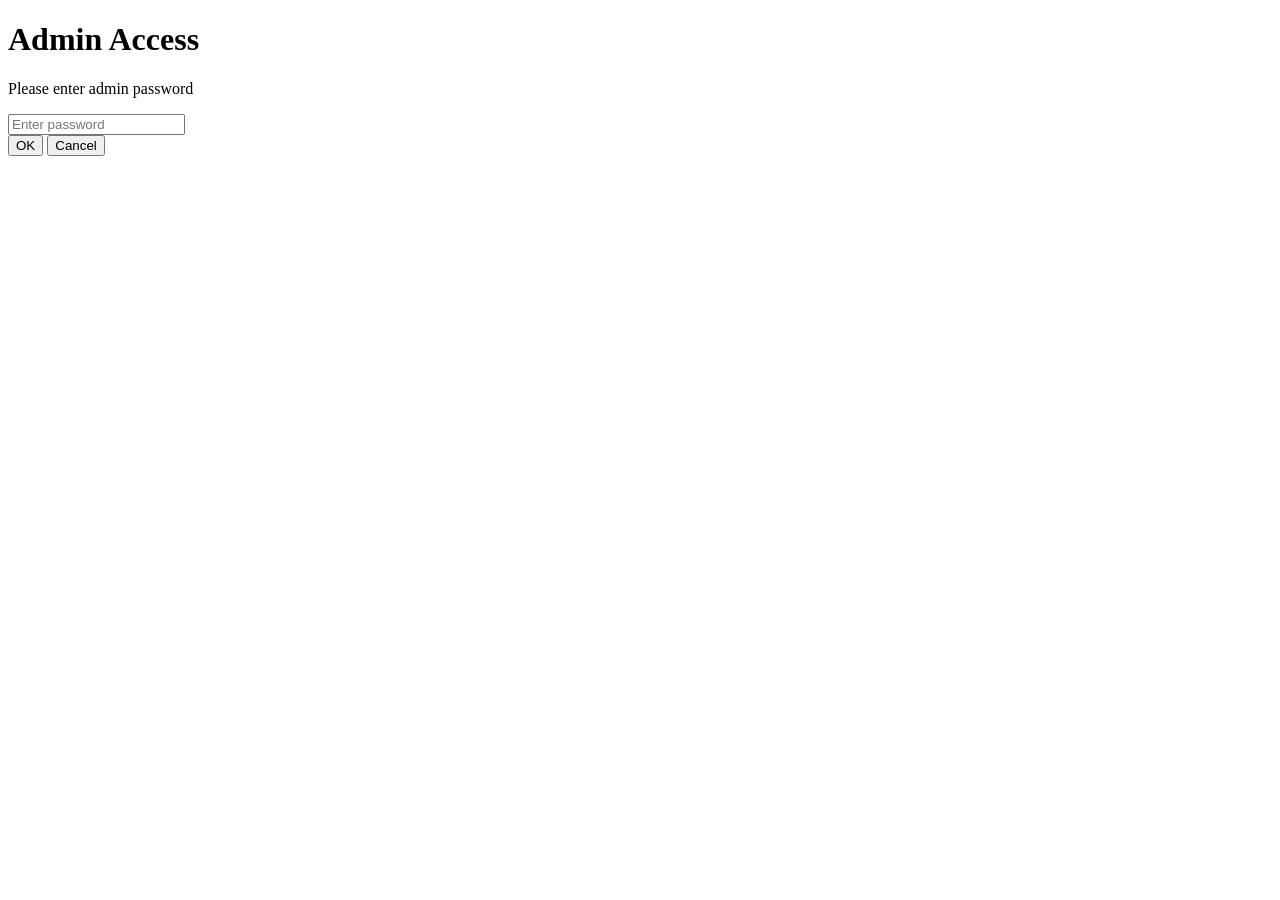
==== admin.html @ c406b3ad "Add files via upload" ====
<!DOCTYPE html>
<html lang="en">
<head>
<meta charset="UTF-8">
<meta name="viewport" content="width=device-width, initial-scale=1.0">
<title>Admin Access</title>

<link rel="stylesheet" href="css/admin.css">
</head>
<body>

<!-- Admin Access Popup -->
<div class="popup">

    <h1>Admin Access</h1>

    <p>Please enter admin password</p>

    <div class="input-box">
        <input type="password" id="adminPassword" placeholder="Enter password" autocomplete="off">
    </div>

    <div class="buttons">
        <!-- OK: correct password opens the dashboard -->
        <button type="button" class="btn ok-btn" id="okBtn">OK</button>
        <!-- Cancel: signs out and returns to Home -->
        <button type="button" class="btn cancel-btn" id="cancelBtn">Cancel</button>
    </div>

    <div class="success" id="message"></div>

</div>

<script src="js/config.js"></script>
<script src="js/auth.js"></script>
<script src="js/admin.js"></script>
</body>
</html>
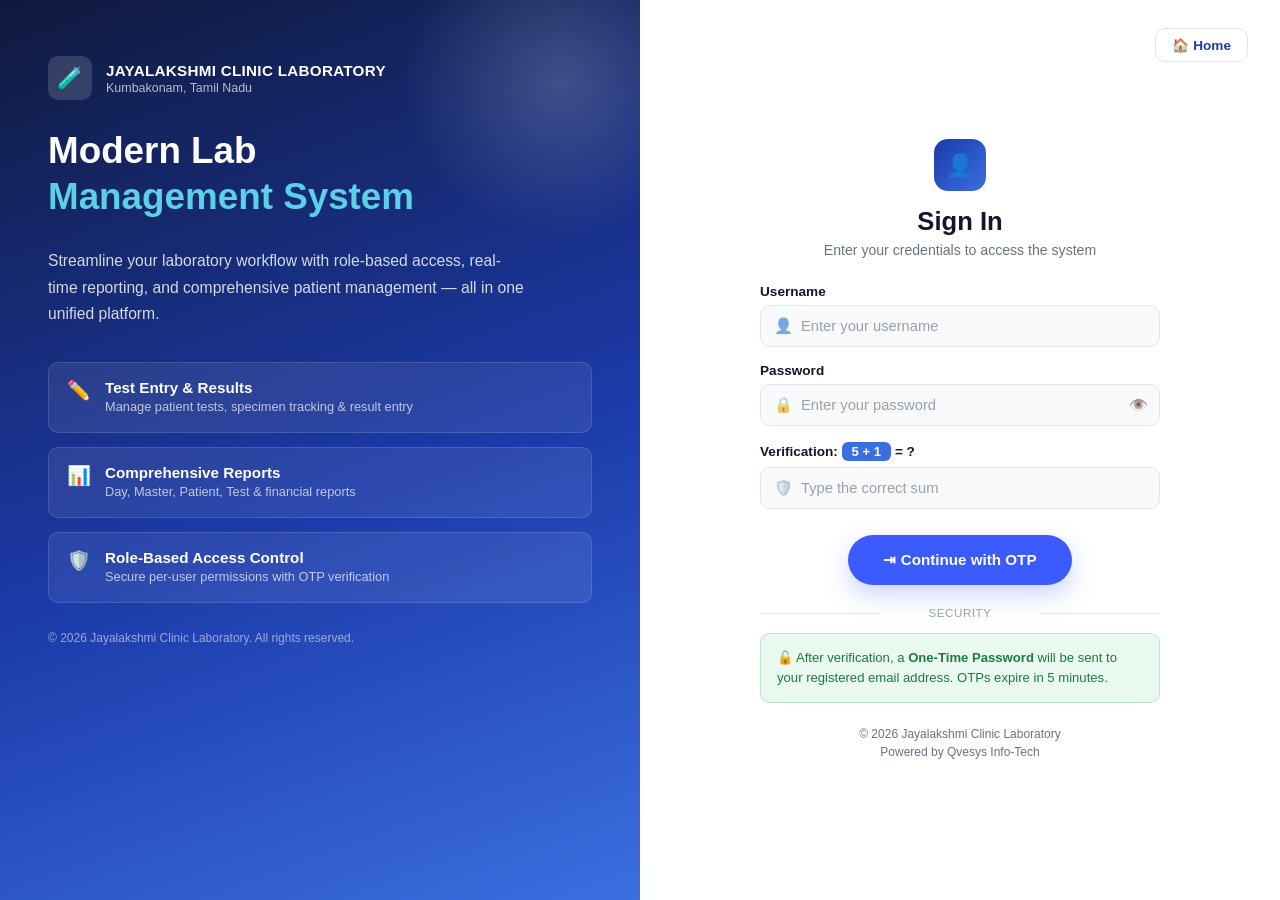
==== commit 9fd5e96b: "Add files via upload" ====
--- a/admin.html
+++ b/admin.html
@@ -5,7 +5,7 @@
 <meta name="viewport" content="width=device-width, initial-scale=1.0">
 <title>Admin Access</title>
 
-<link rel="stylesheet" href="css/admin.css">
+<link rel="stylesheet" href="https://sivadurai8838-gif.github.io/lab-project/admin.css">
 </head>
 <body>
 
@@ -31,8 +31,8 @@
 
 </div>
 
-<script src="js/config.js"></script>
-<script src="js/auth.js"></script>
-<script src="js/admin.js"></script>
+<script src="https://sivadurai8838-gif.github.io/lab-project/config.js"></script>
+<script src="https://sivadurai8838-gif.github.io/lab-project/auth.js"></script>
+<script src="https://sivadurai8838-gif.github.io/lab-project/admin.js"></script>
 </body>
 </html>
